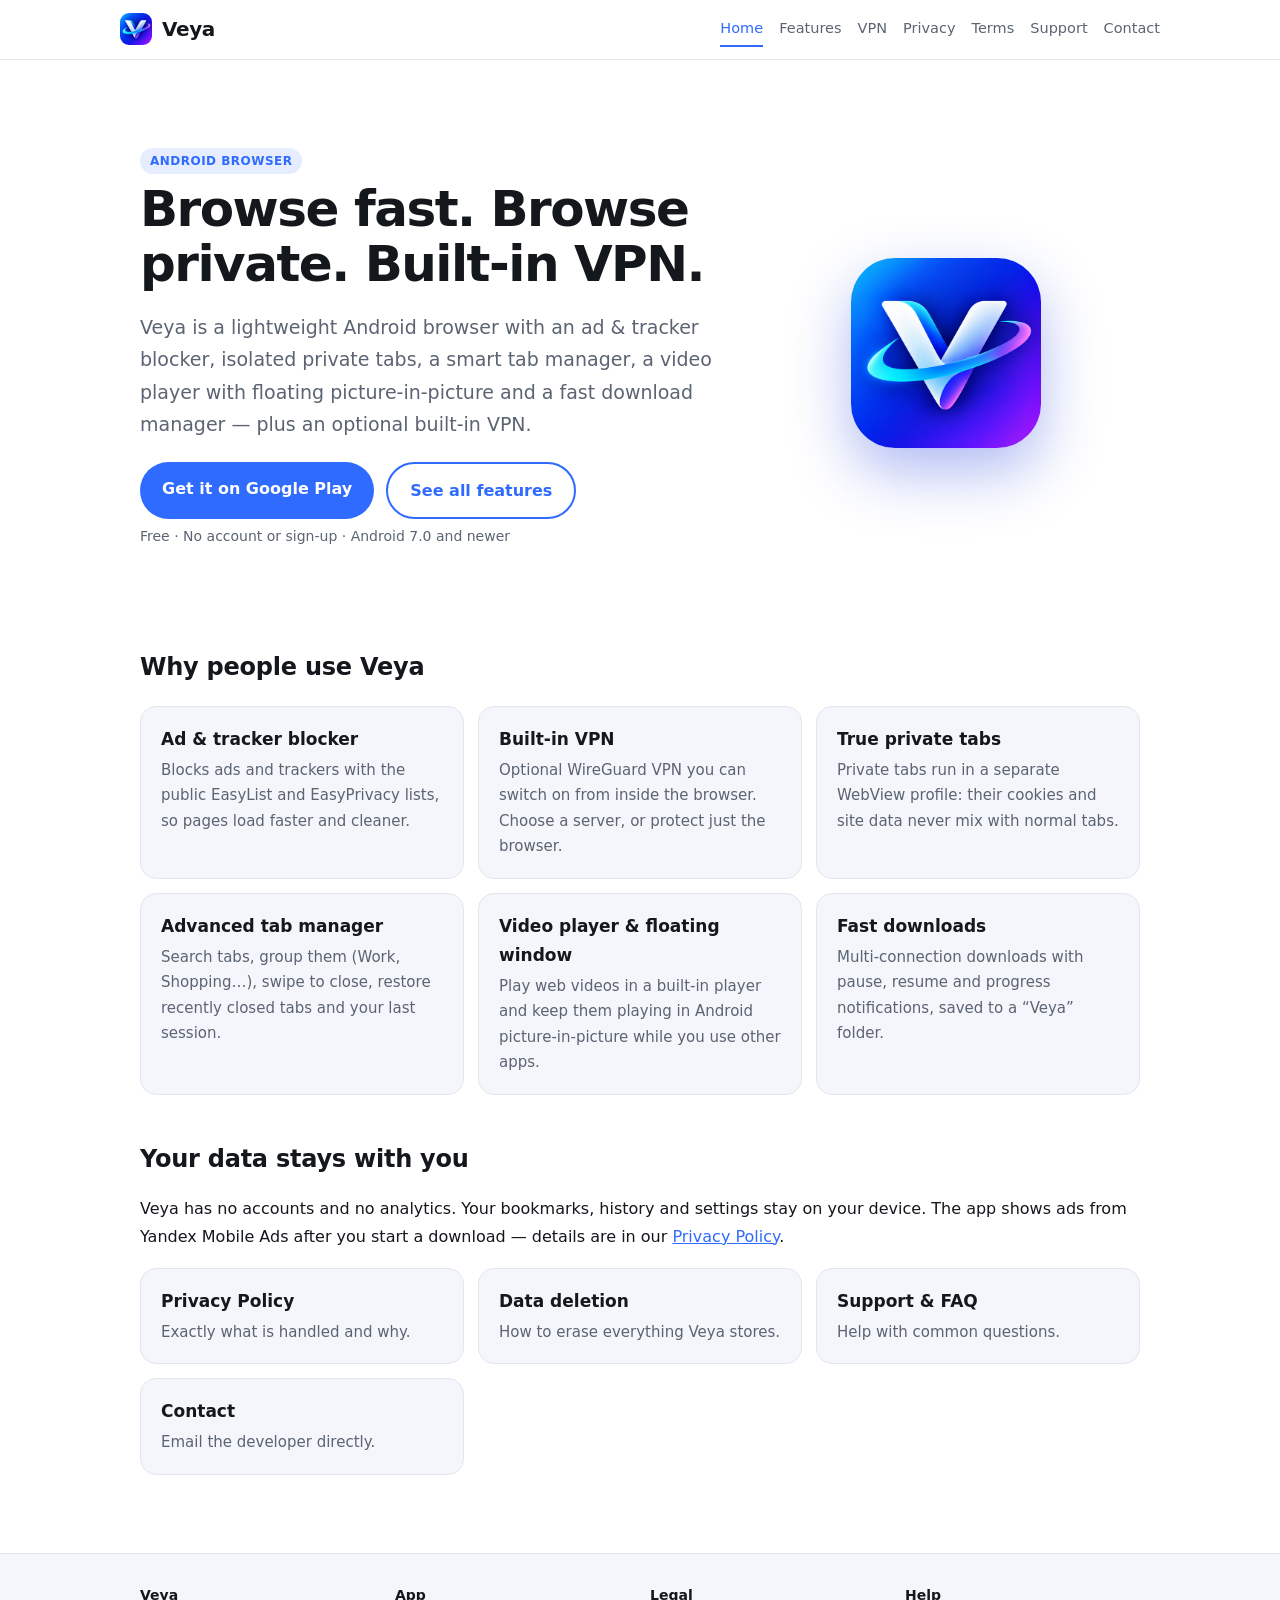
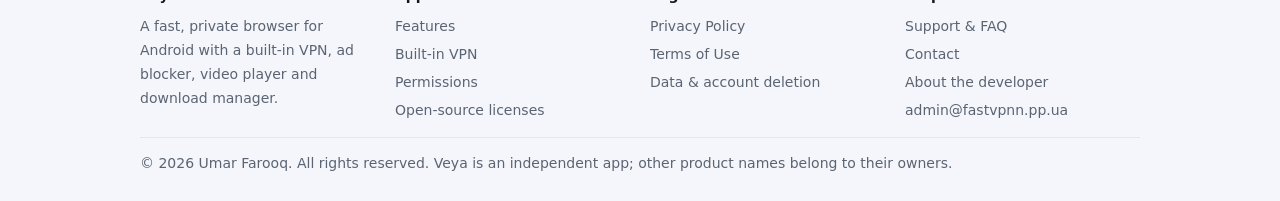
==== index.html @ a269b592 "security fixes, VPN failover, diagnostics, tests" ====
<!DOCTYPE html>
<html lang="en"><head>
<meta charset="utf-8">
<meta name="viewport" content="width=device-width, initial-scale=1">
<title>Veya – Private Browser with Built-in VPN &amp; Ad Blocker</title>
<meta name="description" content="Veya is a fast, private Android browser with a built-in WireGuard VPN, ad blocker, private tabs, video player with picture-in-picture, and a powerful download manager.">
<link rel="canonical" href="https://fastvpnn.pp.ua/">
<link rel="icon" type="image/png" sizes="32x32" href="assets/favicon-32.png">
<link rel="icon" href="assets/favicon.ico">
<link rel="apple-touch-icon" href="assets/apple-touch-icon.png">
<meta name="theme-color" content="#0a1a8c">
<meta property="og:type" content="website">
<meta property="og:site_name" content="Veya">
<meta property="og:title" content="Veya – Private Browser with Built-in VPN &amp; Ad Blocker">
<meta property="og:description" content="Veya is a fast, private Android browser with a built-in WireGuard VPN, ad blocker, private tabs, video player with picture-in-picture, and a powerful download manager.">
<meta property="og:url" content="https://fastvpnn.pp.ua/">
<meta property="og:image" content="https://fastvpnn.pp.ua/assets/logo.png">
<meta name="twitter:card" content="summary">
<link rel="stylesheet" href="style.css">
</head><body>
<header><div class="wrap bar"><a class="brand" href="index.html"><img src="assets/icon-192.png" alt="" width="32" height="32">Veya</a><nav aria-label="Main"><a href="index.html" aria-current="page">Home</a><a href="features.html">Features</a><a href="vpn.html">VPN</a><a href="privacy-policy.html">Privacy</a><a href="terms.html">Terms</a><a href="support.html">Support</a><a href="contact.html">Contact</a></nav></div></header>
<main><div class="wrap">

<section class="hero">
<div>
<span class="pill">Android browser</span>
<h1>Browse fast. Browse private. Built-in VPN.</h1>
<p class="lead">Veya is a lightweight Android browser with an ad &amp; tracker blocker, isolated private tabs, a smart tab manager, a video player with floating picture-in-picture and a fast download manager &mdash; plus an optional built-in VPN.</p>
<div class="btns"><a class="btn" href="https://play.google.com/store/apps/details?id=veyabrowser.vpn">Get it on Google Play</a><a class="btn alt" href="features.html">See all features</a></div>
<p class="meta">Free &middot; No account or sign-up &middot; Android 7.0 and newer</p>
</div>
<div class="art"><img src="assets/logo.png" alt="Veya app icon" width="190" height="190"></div>
</section>

<h2>Why people use Veya</h2>
<div class="grid">
<div class="card"><h3>Ad &amp; tracker blocker</h3><p>Blocks ads and trackers with the public EasyList and EasyPrivacy lists, so pages load faster and cleaner.</p></div>
<div class="card"><h3>Built-in VPN</h3><p>Optional WireGuard VPN you can switch on from inside the browser. Choose a server, or protect just the browser.</p></div>
<div class="card"><h3>True private tabs</h3><p>Private tabs run in a separate WebView profile: their cookies and site data never mix with normal tabs.</p></div>
<div class="card"><h3>Advanced tab manager</h3><p>Search tabs, group them (Work, Shopping&hellip;), swipe to close, restore recently closed tabs and your last session.</p></div>
<div class="card"><h3>Video player &amp; floating window</h3><p>Play web videos in a built-in player and keep them playing in Android picture-in-picture while you use other apps.</p></div>
<div class="card"><h3>Fast downloads</h3><p>Multi-connection downloads with pause, resume and progress notifications, saved to a &ldquo;Veya&rdquo; folder.</p></div>
</div>

<h2>Your data stays with you</h2>
<p>Veya has no accounts and no analytics. Your bookmarks, history and settings stay on your device. The app shows ads from Yandex Mobile Ads after you start a download &mdash; details are in our <a href="privacy-policy.html">Privacy Policy</a>.</p>
<div class="grid">
<a class="card" href="privacy-policy.html"><h3>Privacy Policy</h3><p>Exactly what is handled and why.</p></a>
<a class="card" href="data-deletion.html"><h3>Data deletion</h3><p>How to erase everything Veya stores.</p></a>
<a class="card" href="support.html"><h3>Support &amp; FAQ</h3><p>Help with common questions.</p></a>
<a class="card" href="contact.html"><h3>Contact</h3><p>Email the developer directly.</p></a>
</div>

</div></main>
<footer><div class="wrap">
<div class="foot">
<div><h4>Veya</h4><span>A fast, private browser for Android with a built-in VPN, ad blocker, video player and download manager.</span></div>
<div><h4>App</h4><a href="features.html">Features</a><a href="vpn.html">Built-in VPN</a><a href="permissions.html">Permissions</a><a href="licenses.html">Open-source licenses</a></div>
<div><h4>Legal</h4><a href="privacy-policy.html">Privacy Policy</a><a href="terms.html">Terms of Use</a><a href="data-deletion.html">Data &amp; account deletion</a></div>
<div><h4>Help</h4><a href="support.html">Support &amp; FAQ</a><a href="contact.html">Contact</a><a href="about.html">About the developer</a><a href="mailto:admin@fastvpnn.pp.ua">admin@fastvpnn.pp.ua</a></div>
</div>
<div class="copy">&copy; 2026 Umar Farooq. All rights reserved. Veya is an independent app; other product names belong to their owners.</div>
</div></footer>
</body></html>
---- style.css ----
:root{--bg:#fff;--fg:#14171c;--muted:#5b6472;--card:#f4f6fb;--line:#e2e6ee;--accent:#2f6bff;--accent-2:#0a1a8c;--ok:#13a05a;--radius:16px}
@media (prefers-color-scheme:dark){:root{--bg:#0d1017;--fg:#e9ecf2;--muted:#9aa4b5;--card:#161b25;--line:#242b38;--accent:#6c9bff;--accent-2:#a9c0ff}}
*{box-sizing:border-box}html{-webkit-text-size-adjust:100%;scroll-behavior:smooth}
body{margin:0;background:var(--bg);color:var(--fg);font:16px/1.7 system-ui,-apple-system,"Segoe UI",Roboto,Helvetica,Arial,sans-serif}
a{color:var(--accent)}img{max-width:100%}
.wrap{max-width:1040px;margin:0 auto;padding:0 20px}
header{position:sticky;top:0;z-index:10;background:color-mix(in srgb,var(--bg) 88%,transparent);backdrop-filter:blur(10px);border-bottom:1px solid var(--line)}
.bar{display:flex;align-items:center;gap:14px;padding:12px 0;flex-wrap:wrap}
.brand{display:flex;align-items:center;gap:10px;font-weight:800;font-size:20px;color:var(--fg);text-decoration:none;margin-right:auto;letter-spacing:-.02em}
.brand img{border-radius:9px}
nav{display:flex;gap:4px 16px;flex-wrap:wrap}
nav a{color:var(--muted);text-decoration:none;font-size:14.5px;padding:4px 0;border-bottom:2px solid transparent}
nav a:hover,nav a[aria-current]{color:var(--accent);border-color:var(--accent)}
.hero{padding:56px 0 34px;display:grid;grid-template-columns:1.2fr .8fr;gap:30px;align-items:center}
@media(max-width:760px){.hero{grid-template-columns:1fr;padding-top:34px}.hero .art{order:-1;justify-self:start}}
h1{font-size:clamp(32px,5vw,50px);line-height:1.1;margin:0 0 14px;letter-spacing:-.03em}
h2{font-size:24px;margin:44px 0 10px;letter-spacing:-.01em}h3{font-size:18px;margin:24px 0 6px}
.lead{font-size:19px;color:var(--muted);max-width:620px}
.btns{display:flex;gap:12px;flex-wrap:wrap;margin:22px 0 6px}
.btn{display:inline-block;padding:13px 22px;border-radius:999px;background:var(--accent);color:#fff;text-decoration:none;font-weight:700}
.btn.alt{background:transparent;color:var(--accent);border:2px solid var(--accent)}
.art{justify-self:center}.art img{width:190px;height:190px;border-radius:44px;box-shadow:0 24px 60px rgba(30,60,220,.35)}
.grid{display:grid;grid-template-columns:repeat(auto-fit,minmax(250px,1fr));gap:14px;margin:18px 0}
.card{background:var(--card);border:1px solid var(--line);border-radius:var(--radius);padding:18px 20px}
.card h3{margin:0 0 4px;font-size:17px}.card p{margin:0;color:var(--muted);font-size:15px}
a.card{text-decoration:none;color:inherit;display:block}a.card:hover{border-color:var(--accent)}
.pill{display:inline-block;font-size:12px;font-weight:700;letter-spacing:.04em;text-transform:uppercase;color:var(--accent);background:color-mix(in srgb,var(--accent) 12%,transparent);padding:3px 10px;border-radius:999px;margin-bottom:8px}
main{padding:30px 0 60px}
.doc{max-width:780px}
.doc h1{font-size:clamp(28px,4vw,38px)}.meta{color:var(--muted);font-size:14px;margin:0 0 20px}
.note{background:color-mix(in srgb,var(--accent) 9%,transparent);border-left:4px solid var(--accent);padding:12px 16px;border-radius:8px;margin:18px 0}
ul,ol{padding-left:22px}li{margin:6px 0}
table{border-collapse:collapse;width:100%;font-size:15px;display:block;overflow-x:auto;margin:14px 0}
th,td{border:1px solid var(--line);padding:9px 12px;text-align:left;vertical-align:top}th{background:var(--card)}
details{background:var(--card);border:1px solid var(--line);border-radius:12px;padding:12px 16px;margin:10px 0}
summary{cursor:pointer;font-weight:700}details p{margin:8px 0 0;color:var(--muted)}
footer{border-top:1px solid var(--line);background:var(--card);color:var(--muted);font-size:14px}
.foot{display:grid;grid-template-columns:repeat(auto-fit,minmax(180px,1fr));gap:20px;padding:30px 0 10px}
footer h4{margin:0 0 8px;color:var(--fg);font-size:14px}footer a{display:block;color:var(--muted);text-decoration:none;margin:4px 0}footer a:hover{color:var(--accent)}
.copy{padding:14px 0 26px;border-top:1px solid var(--line)}
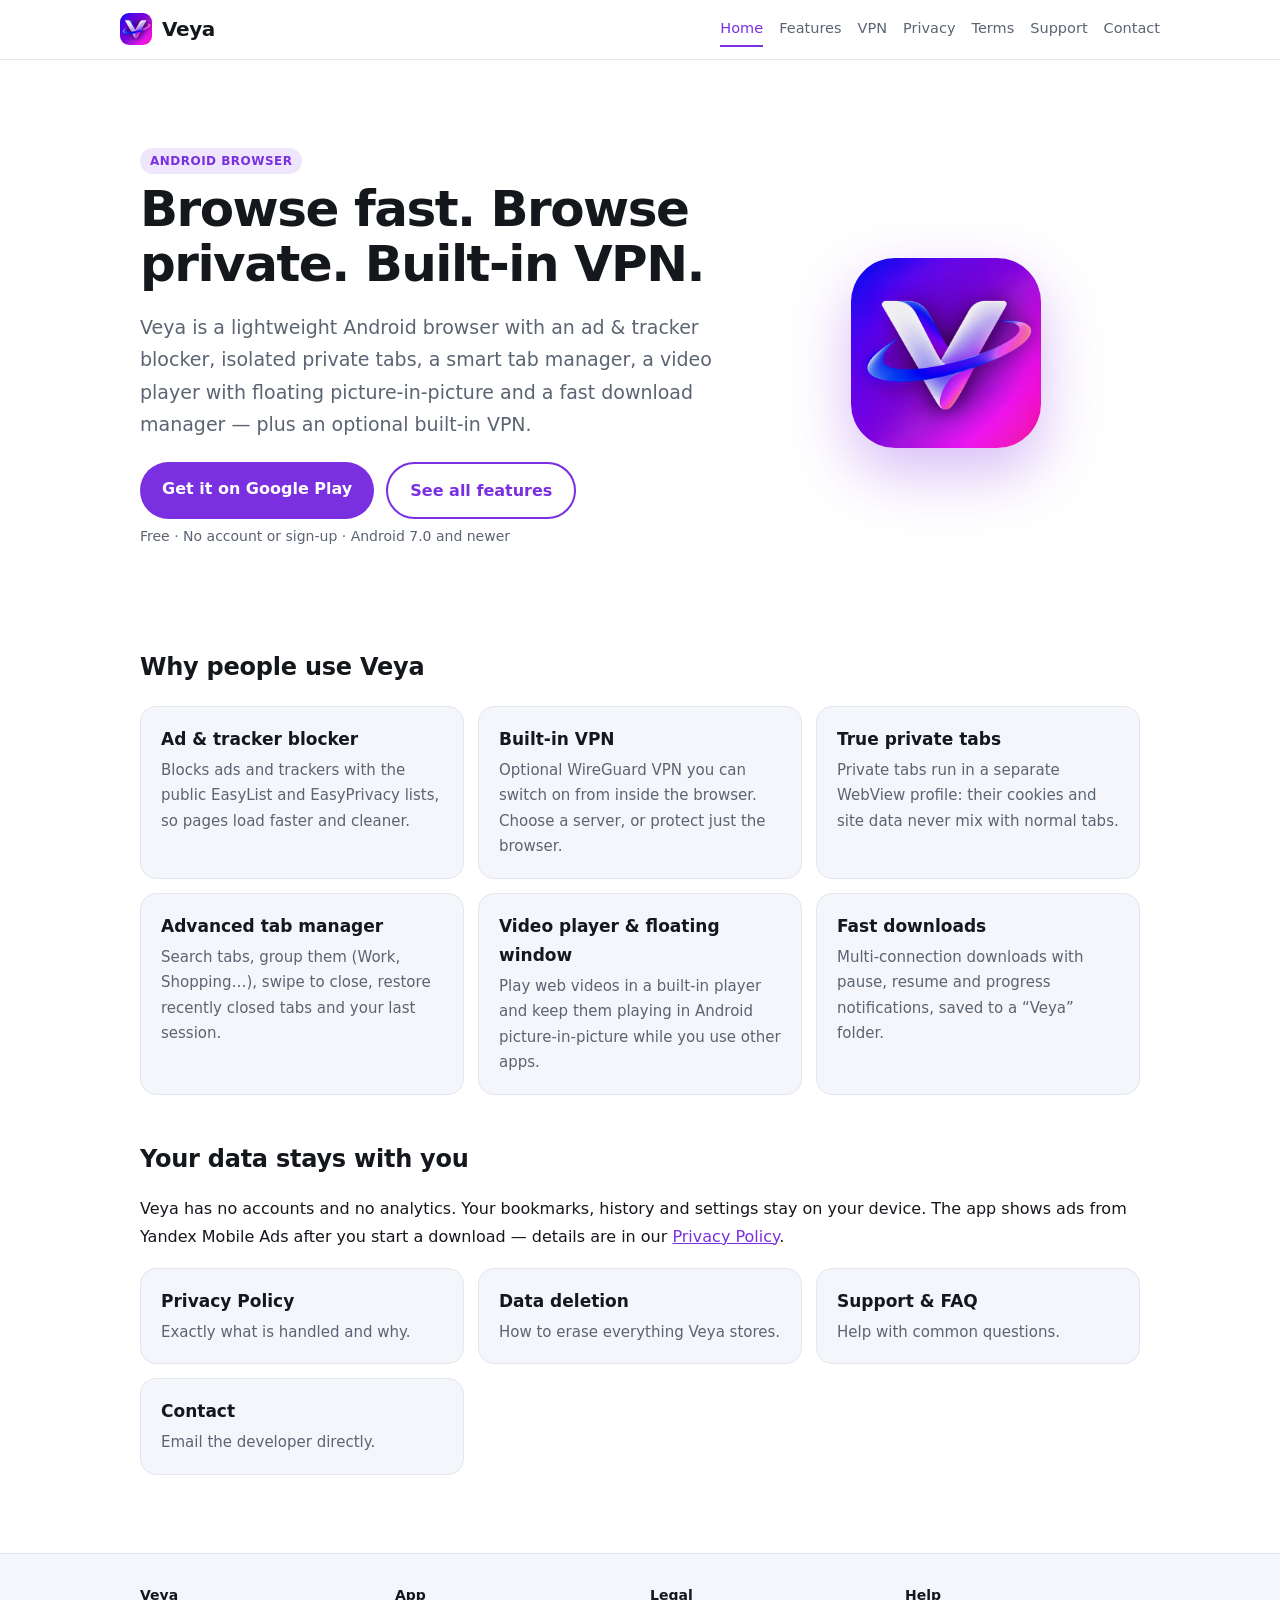
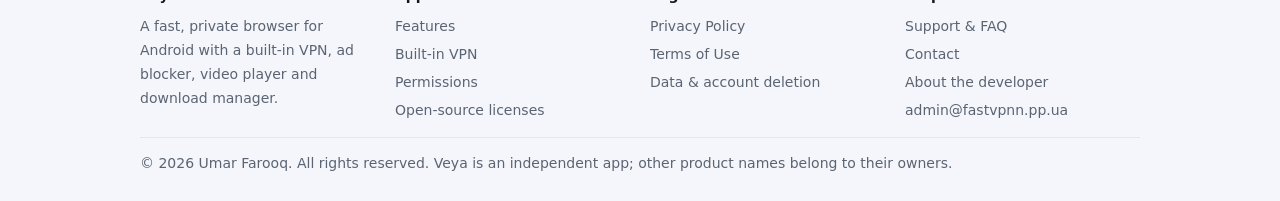
==== commit 0c25326e: "security fixes, VPN failover, diagnostics, tests" ====
--- a/index.html
+++ b/index.html
@@ -8,7 +8,7 @@
 <link rel="icon" type="image/png" sizes="32x32" href="assets/favicon-32.png">
 <link rel="icon" href="assets/favicon.ico">
 <link rel="apple-touch-icon" href="assets/apple-touch-icon.png">
-<meta name="theme-color" content="#0a1a8c">
+<meta name="theme-color" content="#3a0f80">
 <meta property="og:type" content="website">
 <meta property="og:site_name" content="Veya">
 <meta property="og:title" content="Veya – Private Browser with Built-in VPN &amp; Ad Blocker">
--- a/style.css
+++ b/style.css
@@ -1,5 +1,5 @@
-:root{--bg:#fff;--fg:#14171c;--muted:#5b6472;--card:#f4f6fb;--line:#e2e6ee;--accent:#2f6bff;--accent-2:#0a1a8c;--ok:#13a05a;--radius:16px}
-@media (prefers-color-scheme:dark){:root{--bg:#0d1017;--fg:#e9ecf2;--muted:#9aa4b5;--card:#161b25;--line:#242b38;--accent:#6c9bff;--accent-2:#a9c0ff}}
+:root{--bg:#fff;--fg:#14171c;--muted:#5b6472;--card:#f4f6fb;--line:#e2e6ee;--accent:#7a2fe0;--accent-2:#3a0f80;--ok:#13a05a;--radius:16px}
+@media (prefers-color-scheme:dark){:root{--bg:#0d1017;--fg:#e9ecf2;--muted:#9aa4b5;--card:#161b25;--line:#242b38;--accent:#c49bff;--accent-2:#e3d0ff}.btn{color:#1d0838}}
 *{box-sizing:border-box}html{-webkit-text-size-adjust:100%;scroll-behavior:smooth}
 body{margin:0;background:var(--bg);color:var(--fg);font:16px/1.7 system-ui,-apple-system,"Segoe UI",Roboto,Helvetica,Arial,sans-serif}
 a{color:var(--accent)}img{max-width:100%}
@@ -19,7 +19,7 @@
 .btns{display:flex;gap:12px;flex-wrap:wrap;margin:22px 0 6px}
 .btn{display:inline-block;padding:13px 22px;border-radius:999px;background:var(--accent);color:#fff;text-decoration:none;font-weight:700}
 .btn.alt{background:transparent;color:var(--accent);border:2px solid var(--accent)}
-.art{justify-self:center}.art img{width:190px;height:190px;border-radius:44px;box-shadow:0 24px 60px rgba(30,60,220,.35)}
+.art{justify-self:center}.art img{width:190px;height:190px;border-radius:44px;box-shadow:0 24px 60px rgba(140,60,230,.35)}
 .grid{display:grid;grid-template-columns:repeat(auto-fit,minmax(250px,1fr));gap:14px;margin:18px 0}
 .card{background:var(--card);border:1px solid var(--line);border-radius:var(--radius);padding:18px 20px}
 .card h3{margin:0 0 4px;font-size:17px}.card p{margin:0;color:var(--muted);font-size:15px}
